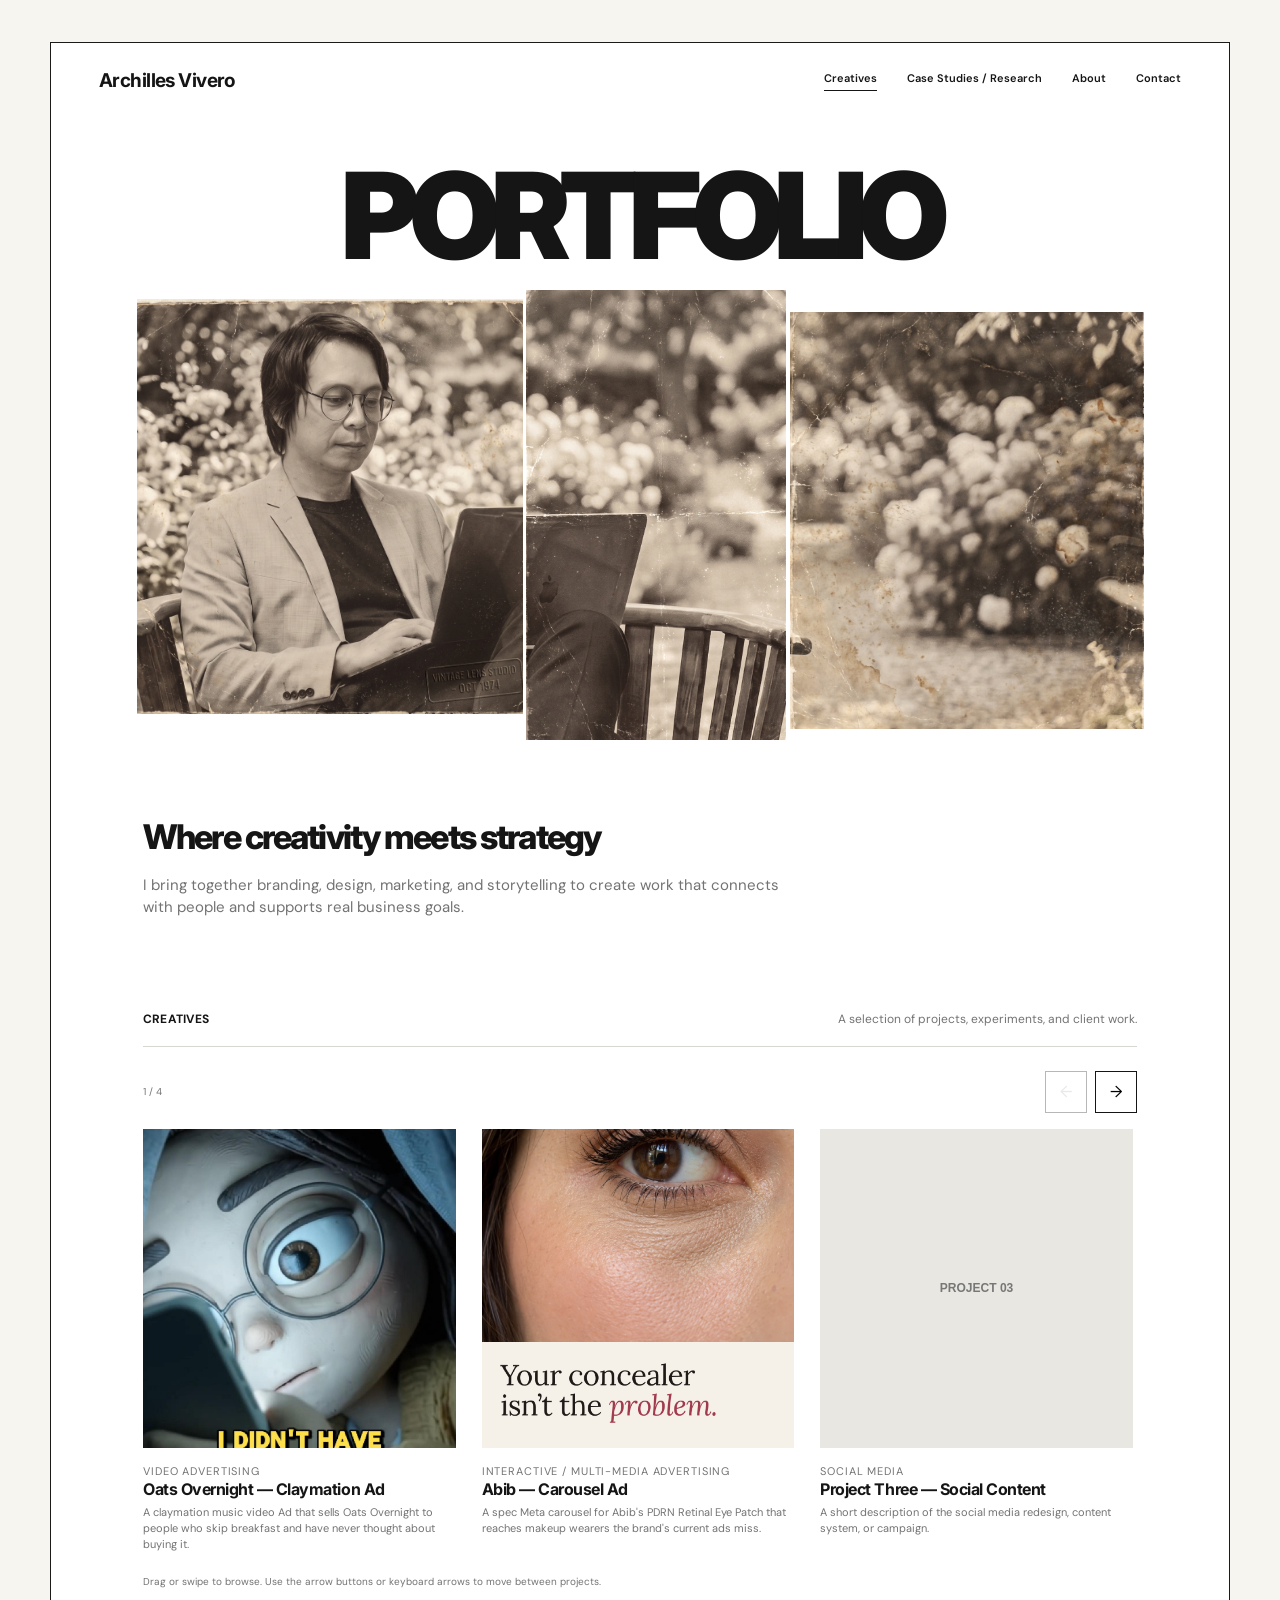
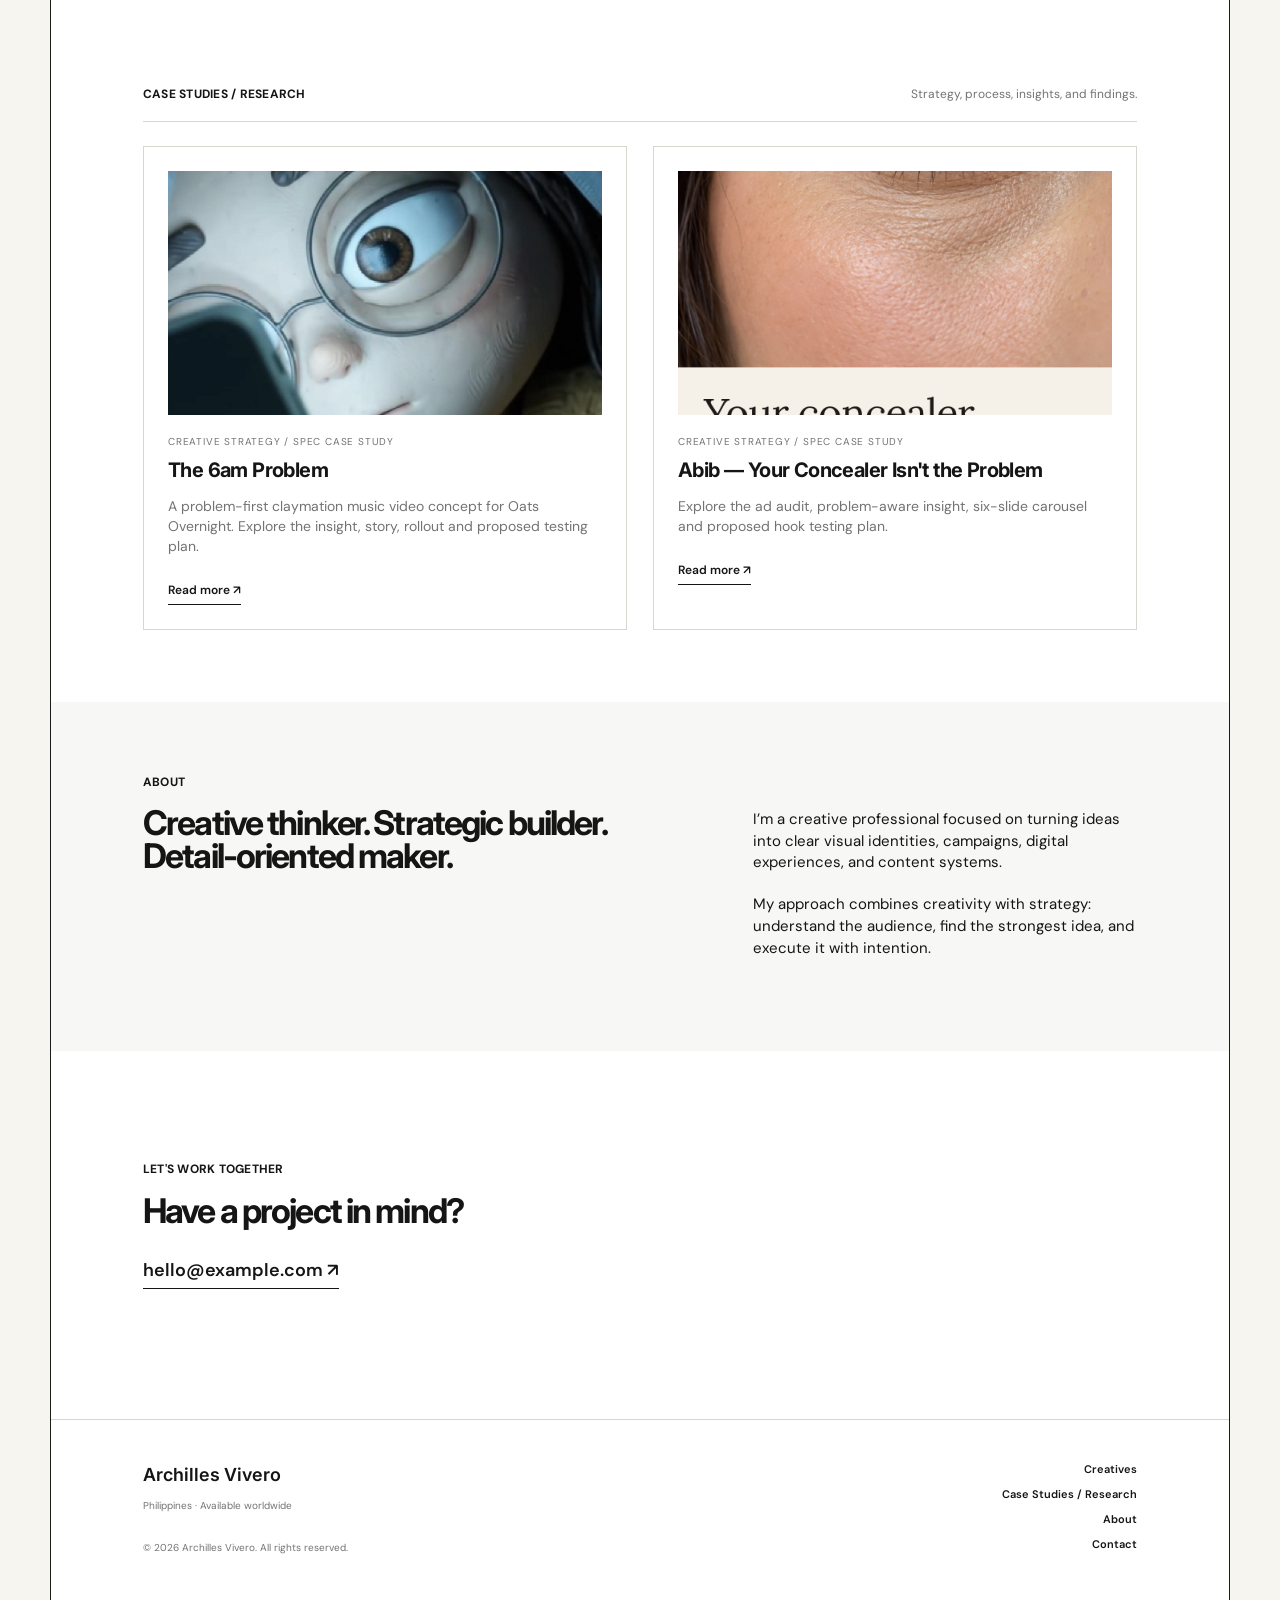
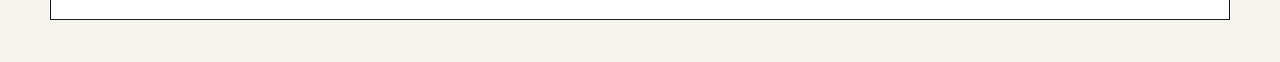
==== index.html @ 020d0f9d "Add files via upload" ====
<!DOCTYPE html>
<html lang="en">
<head>
  <meta charset="UTF-8">
  <meta name="viewport" content="width=device-width, initial-scale=1.0">
  <meta name="description" content="Archilles Vivero — a creative portfolio covering branding, design, marketing, storytelling, and digital experiences.">
  <meta name="author" content="Archilles Vivero">
  <meta name="robots" content="index, follow">
  <meta name="theme-color" content="#f7f5f0">
  <meta property="og:type" content="website">
  <meta property="og:title" content="Archilles Vivero — Portfolio">
  <meta property="og:description" content="Branding, design, marketing, storytelling, and digital experiences by Archilles Vivero.">
  <meta property="og:image" content="assets/images/hero-portrait.jpeg">
  <meta property="og:site_name" content="Archilles Vivero Portfolio">
  <meta name="twitter:card" content="summary_large_image">
  <meta name="twitter:title" content="Archilles Vivero — Portfolio">
  <meta name="twitter:description" content="Branding, design, marketing, storytelling, and digital experiences by Archilles Vivero.">
  <meta name="twitter:image" content="assets/images/hero-portrait.jpeg">
  <title>Archilles Vivero — Portfolio</title>
  <link rel="preconnect" href="https://fonts.googleapis.com">
  <link rel="preconnect" href="https://fonts.gstatic.com" crossorigin>
  <link href="https://fonts.googleapis.com/css2?family=DM+Sans:wght@400;500;600;700&family=Inter:wght@400;500;600;700;800;900&display=swap" rel="stylesheet">
  <link rel="stylesheet" href="style.css">
</head>
<body>
  <div class="site-shell">
    <header class="header">
      <a class="brand" href="#top" data-brand aria-label="Go to homepage">Archilles Vivero</a>
      <nav class="nav" aria-label="Main navigation">
        <a class="active" href="#work">Creatives</a>
        <a href="#case-studies">Case Studies / Research</a>
        <a href="#about">About</a>
        <a href="#contact">Contact</a>
      </nav>
      <button class="menu-toggle" type="button" aria-label="Open menu" aria-expanded="false" aria-controls="main-nav">☰</button>
    </header>

    <main id="top">
      <section class="hero" aria-labelledby="portfolio-heading">
        <h1 class="hero-title" id="portfolio-heading">PORTFOLIO</h1>
        <div class="hero-images" id="heroImages" aria-label="Portfolio preview images"></div>
      </section>

      <section class="intro section-pad" aria-labelledby="intro-title">
        <h2 class="intro-title" id="intro-title" data-intro-title>Where creativity meets strategy</h2>
        <p class="intro-copy" data-intro-copy>I bring together branding, design, marketing, and storytelling to create work that connects with people and supports real business goals.</p>
      </section>

      <section id="work" class="work section-pad" aria-labelledby="work-title">
        <div class="section-heading">
          <div>
            <h2 class="eyebrow" id="work-title">Creatives</h2>
          </div>
          <p class="muted">A selection of projects, experiments, and client work.</p>
        </div>

        <div class="carousel" aria-roledescription="carousel" aria-label="Selected projects">
          <div class="carousel-toolbar">
            <p class="carousel-status" id="carouselStatus" aria-live="polite"></p>
            <div class="carousel-controls">
              <button class="carousel-button" id="prevProject" type="button" aria-label="Previous projects">←</button>
              <button class="carousel-button" id="nextProject" type="button" aria-label="Next projects">→</button>
            </div>
          </div>
          <div class="project-grid" id="projectGrid" tabindex="0" aria-describedby="carouselHint"></div>
          <p class="carousel-hint" id="carouselHint">Drag or swipe to browse. Use the arrow buttons or keyboard arrows to move between projects.</p>
        </div>
      </section>

      <section id="case-studies" class="case-studies section-pad" aria-labelledby="case-studies-title">
        <div class="section-heading">
          <h2 class="eyebrow" id="case-studies-title">Case Studies / Research</h2>
          <p class="muted">Strategy, process, insights, and findings.</p>
        </div>
        <div class="study-grid" id="caseStudyGrid"></div>
        <p class="study-empty" id="caseStudyEmpty">Case studies and research coming soon.</p>
      </section>

      <section id="about" class="about section-pad" aria-labelledby="about-title">
        <div>
          <p class="eyebrow">ABOUT</p>
          <h2 id="about-title" data-about-title>Creative thinker. Strategic builder. Detail-oriented maker.</h2>
        </div>
        <div class="about-copy">
          <p data-about-copy>I’m a creative professional focused on turning ideas into clear visual identities, campaigns, digital experiences, and content systems.</p>
          <p data-about-copy-2>My approach combines creativity with strategy: understand the audience, find the strongest idea, and execute it with intention.</p>
        </div>
      </section>

      <section id="contact" class="contact section-pad" aria-labelledby="contact-title">
        <p class="eyebrow">LET'S WORK TOGETHER</p>
        <h2 id="contact-title" data-contact-title>Have a project in mind?</h2>
        <a class="contact-email" data-email href="mailto:hello@example.com">hello@example.com ↗</a>
      </section>
    </main>

    <footer class="footer section-pad">
      <div class="footer-main">
        <div>
          <a class="brand" href="#top" data-brand>Archilles Vivero</a>
          <p class="footer-location" data-location>Philippines · Available worldwide</p>
          <p class="copyright">© <span id="year"></span> <span data-brand>Archilles Vivero</span>. All rights reserved.</p>
        </div>
        <div class="footer-links">
          <a href="#work">Creatives</a>
          <a href="#case-studies">Case Studies / Research</a>
          <a href="#about">About</a>
          <a href="#contact">Contact</a>
        </div>
      </div>
      <div class="socials" id="socials" aria-label="Social links"></div>
    </footer>
  </div>

  <div class="modal" id="projectModal" aria-hidden="true" hidden>
    <div class="modal-backdrop" data-close-modal></div>
    <article class="modal-card" role="dialog" aria-modal="true" aria-labelledby="modalTitle" aria-describedby="modalDescription" tabindex="-1">
      <button class="modal-close" type="button" data-close-modal aria-label="Close project dialog">×</button>
      <div class="modal-image">
        <img id="modalImage" alt="" decoding="async">
        <video id="modalVideo" controls playsinline preload="metadata" tabindex="0" hidden>Your browser does not support HTML video.</video>
        <p id="modalVideoError" class="modal-video-error" role="status" hidden>Unable to play this clip. <a id="modalVideoLink">Open the video directly</a>.</p>
        <div class="modal-gallery-controls" id="modalGalleryControls" hidden>
          <button type="button" class="modal-gallery-button" id="modalPrev" aria-label="Previous project media">←</button>
          <span class="modal-gallery-count" id="modalGalleryCount" aria-live="polite"></span>
          <button type="button" class="modal-gallery-button" id="modalNext" aria-label="Next project media">→</button>
        </div>
      </div>
      <div class="modal-content">
        <p class="eyebrow" id="modalCategory"></p>
        <h2 id="modalTitle"></h2>
        <p id="modalDescription"></p>
        <div class="modal-meta" id="modalMeta"></div>
        <a class="modal-case-study" id="modalCaseStudy" href="#" target="_blank" rel="noopener noreferrer" hidden>View case study ↗</a>
      </div>
    </article>
  </div>

  <script type="application/ld+json">
  {
    "@context":"https://schema.org",
    "@type":"Person",
    "name":"Archilles Vivero",
    "jobTitle":"Creative Professional",
    "url":"",
    "sameAs":[]
  }
  </script>
  <script src="content.js"></script>
  <script src="script.js"></script>
</body>
</html>
---- style.css ----
* { box-sizing: border-box; }
:root {
  --bg: #f7f5f0;
  --surface: #fff;
  --text: #151515;
  --muted: #737373;
  --line: #d8d6d0;
  --accent: #151515;
  --max: 1180px;
  --font-body: "DM Sans", Arial, sans-serif;
  --font-display: "Inter", Arial, sans-serif;
  --text-xs: 10px;
  --text-sm: 12px;
  --text-body: 15px;
  --text-title: clamp(24px, 3vw, 34px);
  --ease: cubic-bezier(.2,.7,.2,1);
  --motion: .35s;
}
html { scroll-behavior: smooth; }
body {
  margin: 0;
  background: var(--bg);
  color: var(--text);
  font-family: var(--font-body);
  line-height: 1.45;
}
button, a { -webkit-tap-highlight-color: transparent; }
a { color: inherit; text-decoration: none; }
button { font: inherit; }
img { max-width: 100%; }
.visually-hidden { position:absolute!important; width:1px!important; height:1px!important; padding:0!important; margin:-1px!important; overflow:hidden!important; clip:rect(0,0,0,0)!important; white-space:nowrap!important; border:0!important; }
.site-shell { width:min(calc(100% - 42px), var(--max)); margin:42px auto; background:var(--surface); border:1px solid #1b1b1b; min-height:calc(100vh - 84px); overflow:hidden; }
.header { min-height:76px; padding:0 48px; display:flex; align-items:center; justify-content:space-between; }
.header .brand { font-family:var(--font-display); font-size:19px; font-weight:700; letter-spacing:-.03em; transition:opacity var(--motion) var(--ease); }
.header .brand:hover { opacity:.6; }
.nav { display:flex; gap:30px; align-items:center; }
.nav a, .footer-links a { font-size:11px; font-weight:600; }
.nav a { position:relative; padding-bottom:5px; }
.nav a::after { content:""; position:absolute; left:0; bottom:0; width:100%; height:1px; background:var(--text); transform:scaleX(0); transform-origin:right; transition:transform var(--motion) var(--ease); }
.nav a:hover::after, .nav a.active::after { transform:scaleX(1); transform-origin:left; }
.menu-toggle { display:none; border:0; background:none; font-size:20px; cursor:pointer; padding:8px; }
.footer .brand { font-family:var(--font-display); font-size:18px; font-weight:600; }
.hero { padding:48px 42px 0; overflow:hidden; }
.hero-title { font-family:var(--font-display); font-size:clamp(72px,15.5vw,120px); line-height:.82; font-weight:900; letter-spacing:-.075em; white-space:nowrap; text-align:center; margin:0; }
.hero-images { height:500px; position:relative; max-width:950px; margin:25px auto 0; }
.hero-image { position:absolute; margin:0; overflow:hidden; background:#eee; }
.hero-image-large { width:260px; height:450px; left:38%; top:0; z-index:2; }
.hero-image-medium { width:386px; height:415px; left:-3%; top:9px; z-index:1; }
.hero-image-small { width:354px; height:417px; right:-3%; top:22px; z-index:1; }
.hero-image img, .project-image img, .modal-image img { width:100%; height:100%; object-fit:cover; display:block; }
.image-placeholder { display:none; position:absolute; inset:0; place-items:center; text-align:center; font-size:12px; font-weight:700; letter-spacing:.08em; color:#777; background:linear-gradient(135deg,#eee,#ddd); }
.placeholder .image-placeholder { display:grid; }
.section-pad { padding:72px 92px; }
.eyebrow { margin:0 0 16px; font-size:var(--text-sm); font-weight:700; letter-spacing:.02em; text-transform:uppercase; }
.intro { padding-top:30px; max-width:920px; }
.intro-title { max-width:820px; font-family:var(--font-display); font-size:var(--text-title); font-weight:800; line-height:1.02; letter-spacing:-.055em; margin:0 0 20px; }
.intro-copy { max-width:650px; color:var(--muted); font-size:var(--text-body); }
.section-heading { display:flex; justify-content:space-between; align-items:end; gap:30px; border-bottom:1px solid var(--line); padding-bottom:18px; margin-bottom:24px; }
.section-heading .eyebrow { margin:0; }
.muted { color:var(--muted); font-size:var(--text-sm); margin:0; }
.carousel-toolbar { display:flex; align-items:center; justify-content:space-between; gap:20px; margin-bottom:14px; }
.carousel-status, .carousel-hint { color:var(--muted); font-size:var(--text-xs); margin:0; }
.carousel-controls { display:flex; gap:8px; }
.carousel-button, .modal-gallery-button { width:42px; height:42px; border:1px solid var(--text); background:var(--surface); cursor:pointer; display:grid; place-items:center; transition:background var(--motion) var(--ease), color var(--motion) var(--ease), transform var(--motion) var(--ease); }
.carousel-button:hover:not(:disabled), .modal-gallery-button:hover:not(:disabled) { background:var(--text); color:#fff; transform:translateY(-2px); }
.carousel-button:disabled, .modal-gallery-button:disabled { opacity:.3; cursor:not-allowed; }
.project-grid { display:flex; gap:26px; overflow-x:auto; overscroll-behavior-x:contain; scroll-snap-type:x mandatory; scrollbar-width:none; padding:2px 2px 20px; cursor:grab; touch-action:pan-y; }
.project-grid::-webkit-scrollbar { display:none; }
.project-grid.is-dragging { cursor:grabbing; scroll-snap-type:none; user-select:none; }
.project-card { flex:0 0 calc((100% - 52px) / 3); min-width:280px; scroll-snap-align:start; cursor:pointer; outline:none; }
.project-card:focus-visible { outline:2px solid var(--text); outline-offset:5px; }
.project-image { aspect-ratio:1 / 1.02; background:#eee; overflow:hidden; margin-bottom:16px; position:relative; }
.project-card img { transition:transform .55s var(--ease), filter .35s ease; }
.project-card:hover img, .project-card:focus-visible img { transform:scale(1.035); }
.project-card:hover .project-image { box-shadow:0 10px 28px rgba(0,0,0,.08); }
.project-category { font-size:var(--text-xs); text-transform:uppercase; letter-spacing:.08em; color:var(--muted); margin:0 0 7px; }
.project-card h3 { font-family:var(--font-display); font-size:16px; line-height:1.15; letter-spacing:-.03em; margin:0 0 7px; }
.project-card p { font-size:11px; line-height:1.45; color:var(--muted); margin:0; }
.carousel-hint { margin-top:2px; }
.case-studies { padding-top:24px; }
.study-grid { display:grid; grid-template-columns:repeat(2,minmax(0,1fr)); gap:26px; }
.study-card { padding:24px; border:1px solid var(--line); }
.study-image { aspect-ratio:16 / 9; margin-bottom:20px; overflow:hidden; background:#eee; }
.study-image img { display:block; width:100%; height:100%; object-fit:cover; }
.study-card h3 { font-family:var(--font-display); font-size:20px; line-height:1.2; letter-spacing:-.03em; margin:8px 0 12px; }
.study-description, .study-empty { font-size:14px; color:var(--muted); }
.study-empty { margin:0; padding:24px 0; }
.study-empty[hidden] { display:none; }
.study-link { display:inline-block; margin-top:12px; font-size:12px; font-weight:600; border-bottom:1px solid var(--text); padding-bottom:4px; }
.about { display:grid; grid-template-columns:1.15fr .85fr; gap:90px; background:#f7f7f5; }
.about h2, .contact h2 { font-family:var(--font-display); font-size: clamp(28px, 3.5vw, 34px); line-height:.96; letter-spacing:-.055em; margin:0; }
.about-copy { padding-top:35px; max-width:470px; }
.about-copy p { margin:0 0 20px; font-size:var(--text-body); }
.contact { padding-top:110px; padding-bottom:130px; }
.contact h2 { max-width:760px; margin-bottom:30px; }
.contact-email { display:inline-block; font-size:18px; font-weight:600; border-bottom:1px solid var(--text); padding-bottom:5px; transition:opacity var(--motion) var(--ease), transform var(--motion) var(--ease); }
.contact-email:hover { opacity:.65; transform:translateX(3px); }
.footer { border-top:1px solid var(--line); padding-top:42px; padding-bottom:35px; }
.footer-main { display:flex; justify-content:space-between; gap:30px; }
.footer-location, .copyright { font-size:var(--text-xs); color:var(--muted); margin:10px 0 0; }
.copyright { margin-top:28px; }
.footer-links { display:flex; flex-direction:column; gap:9px; text-align:right; }
.footer-links a { transition:opacity var(--motion) var(--ease); }
.footer-links a:hover { opacity:.55; }
.socials { display:flex; gap:15px; margin-top:28px; flex-wrap:wrap; }
.socials a { font-size:var(--text-xs); text-decoration:underline; text-underline-offset:3px; transition:opacity var(--motion) var(--ease); }
.socials a:hover { opacity:.55; }
.modal { position:fixed; inset:0; display:none; z-index:20; padding:16px; }
.modal.open { display:grid; place-items:center; }
.modal-backdrop { position:absolute; inset:0; background:rgba(0,0,0,.5); backdrop-filter:blur(4px); }
.modal-card { position:relative; width:min(900px,100%); max-height:90vh; overflow:auto; background:#fff; display:grid; grid-template-columns:1.1fr .9fr; box-shadow:0 24px 80px rgba(0,0,0,.2); animation:modal-in .28s var(--ease); }
@keyframes modal-in { from { opacity:0; transform:translateY(12px) scale(.98); } to { opacity:1; transform:translateY(0) scale(1); } }
.modal-image { min-height:520px; background:#eee; position:relative; }
.modal-content { padding:48px; align-self:center; }
.modal-content h2 { font-family:var(--font-display); font-size:38px; line-height:1; letter-spacing:-.05em; margin:0 0 20px; }
.modal-content > p:not(.eyebrow) { color:var(--muted); font-size:14px; }
.modal-meta { margin-top:28px; color:var(--muted); font-size:11px; white-space:pre-line; }
.modal-close { position:absolute; right:14px; top:10px; width:40px; height:40px; border:0; background:white; font-size:30px; line-height:1; cursor:pointer; z-index:2; }
.modal-gallery-controls { position:absolute; left:14px; right:14px; bottom:14px; display:flex; align-items:center; justify-content:space-between; }
.modal-gallery-count { min-width:42px; padding:8px 10px; text-align:center; background:rgba(255,255,255,.92); font-size:11px; }
.modal-case-study { display:inline-block; margin-top:28px; font-size:12px; font-weight:700; border-bottom:1px solid var(--text); padding-bottom:4px; }
:focus-visible { outline:2px solid var(--text); outline-offset:3px; }
@media (max-width: 980px) {
  .project-card { flex-basis:calc((100% - 26px) / 2); }
}
@media (max-width: 800px) {
  .site-shell { width:calc(100% - 20px); margin:10px auto; }
  .header { padding:0 22px; }
  .nav { display:none; position:absolute; top:68px; left:10px; right:10px; background:#fff; border:1px solid #222; padding:20px; z-index:10; flex-direction:column; align-items:flex-start; }
  .nav.open { display:flex; }
  .menu-toggle { display:block; }
  .hero { padding:35px 20px 0; }
  .hero-title { font-size:20vw; }
  .hero-images { height:360px; max-width:100%; }
  .hero-image-large { width:220px; height:290px; left:50%; transform:translateX(-50%); top:0; }
  .hero-image-medium { width:105px; height:165px; left:0; top:125px; }
  .hero-image-small { width:100px; height:155px; right:0; top:55px; }
  .section-pad { padding:55px 25px; }
  .section-heading { display:block; }
  .study-grid { grid-template-columns:1fr; }
  .section-heading .muted { margin-top:8px; }
  .project-grid { gap:16px; margin-right:-25px; padding-right:25px; }
  .project-card { flex-basis:82%; min-width:0; }
  .carousel-button { width:44px; height:44px; }
  .carousel-hint { max-width:270px; line-height:1.4; }
  .about { grid-template-columns:1fr; gap:20px; }
  .about-copy { padding-top:0; }
  .footer-main { display:block; }
  .footer-links { margin-top:30px; text-align:left; }
  .modal { padding:10px; }
  .modal-card { grid-template-columns:1fr; max-height:94vh; }
  .modal-image { min-height:280px; max-height:45vh; }
  .modal-content { padding:30px; }
}
@media (prefers-reduced-motion: reduce) {
  html { scroll-behavior:auto; }
  *, *::before, *::after { animation-duration:.01ms !important; animation-iteration-count:1 !important; transition-duration:.01ms !important; }
}

/* Reduce excessive space above Selected Work */
#work {
  margin-top: 0 !important;
  padding-top: 5px !important;
}

#work .section-header {
  margin-top: 0;
}

/* Video shares the modal media panel; gallery buttons stay below the player. */
.modal-image video { display:block; width:100%; height:100%; min-height:0; max-height:65vh; object-fit:contain; background:#eee; }
.modal-image.has-video { display:flex; flex-direction:column; justify-content:center; }
.modal-image.has-video .modal-gallery-controls { position:static; flex-shrink:0; padding:14px; }
.modal-image img[hidden], .modal-image video[hidden], .modal-gallery-controls[hidden] { display:none; }
.modal-video-error { margin:0; padding:14px; font-size:13px; }
.modal-video-error[hidden] { display:none; }
.modal-image.has-contained-images { display:flex; flex-direction:column; justify-content:center; }
.modal-image.has-contained-images img { height:auto; max-height:70vh; object-fit:contain; }
.modal-image.has-contained-images .modal-gallery-controls { position:static; padding:14px; flex-shrink:0; }
@media (max-width:800px) {
  .modal-image.has-contained-images { min-height:0; max-height:none; }
  .modal-image.has-contained-images img { max-height:65vh; }
}
@media (max-width: 760px) {
  .modal-image.has-video { min-height:0; max-height:none; }
  .modal-image video { height:auto; max-height:45vh; }
}
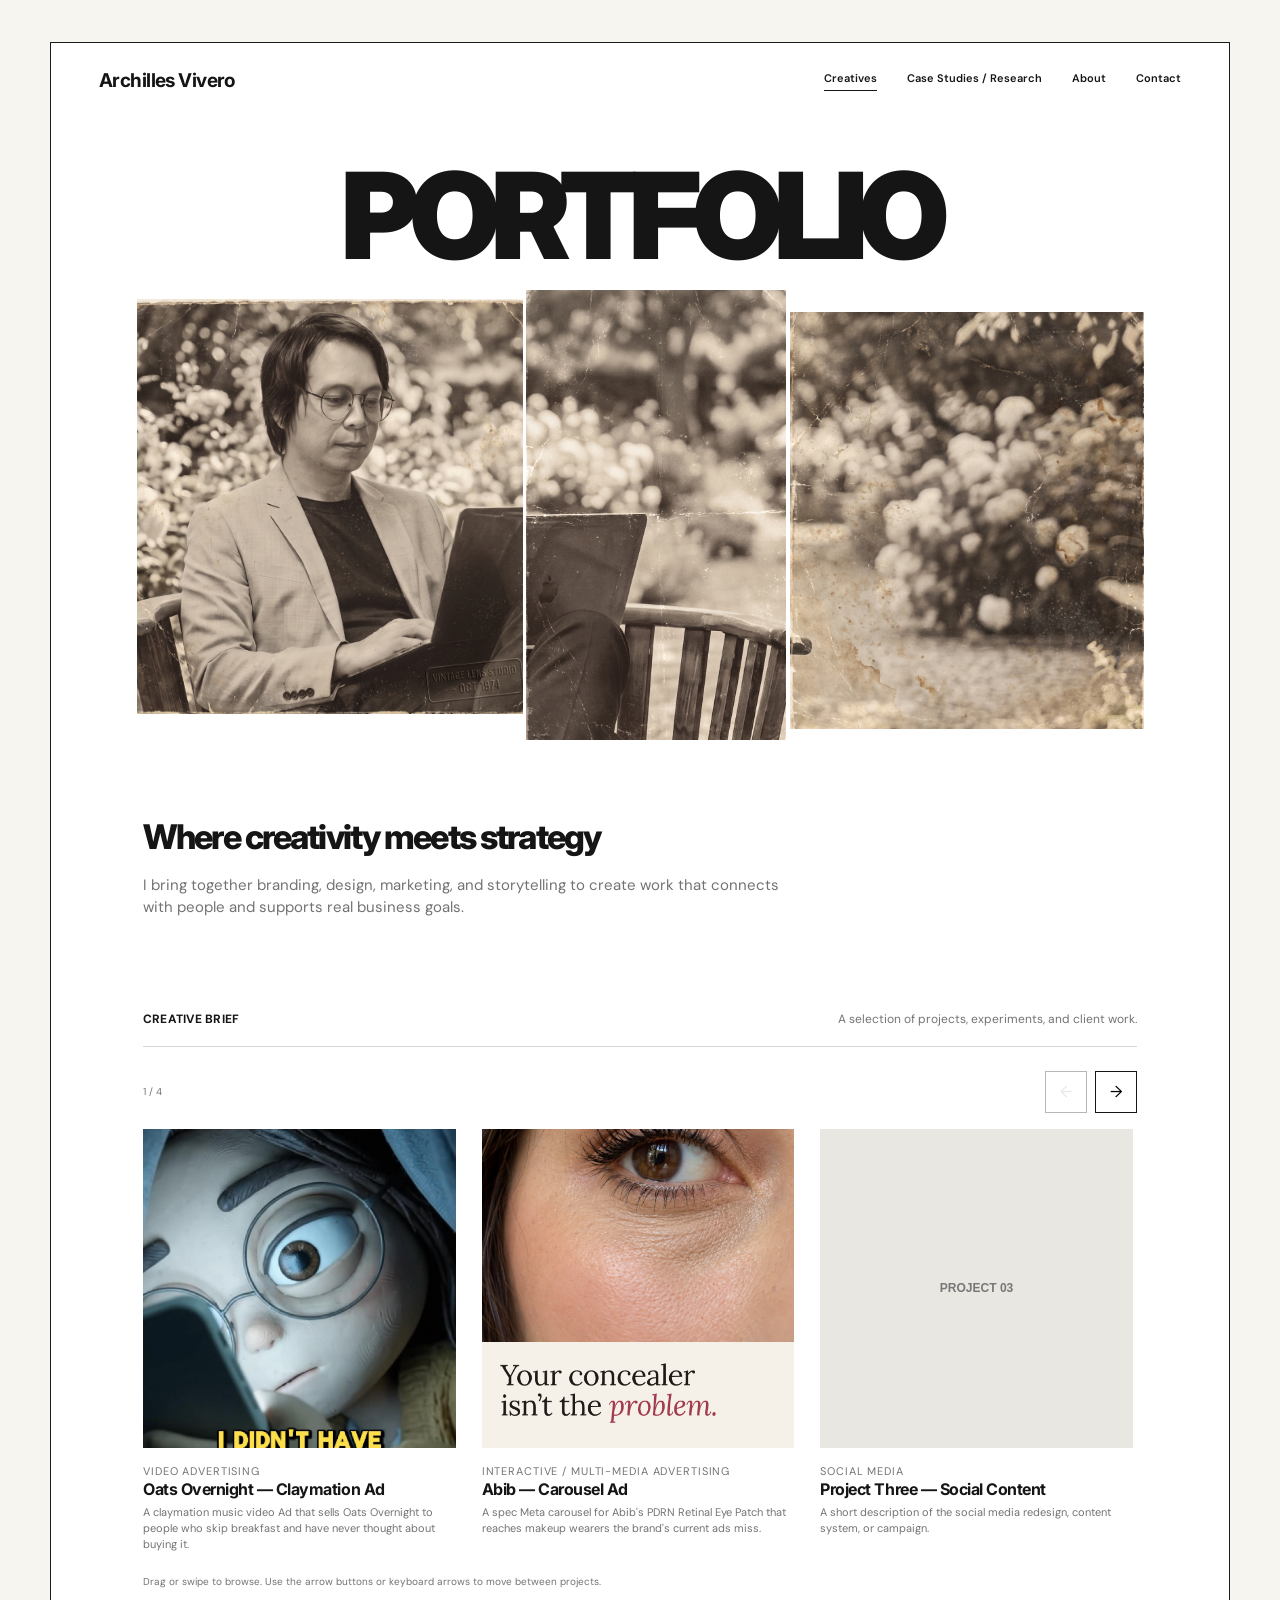
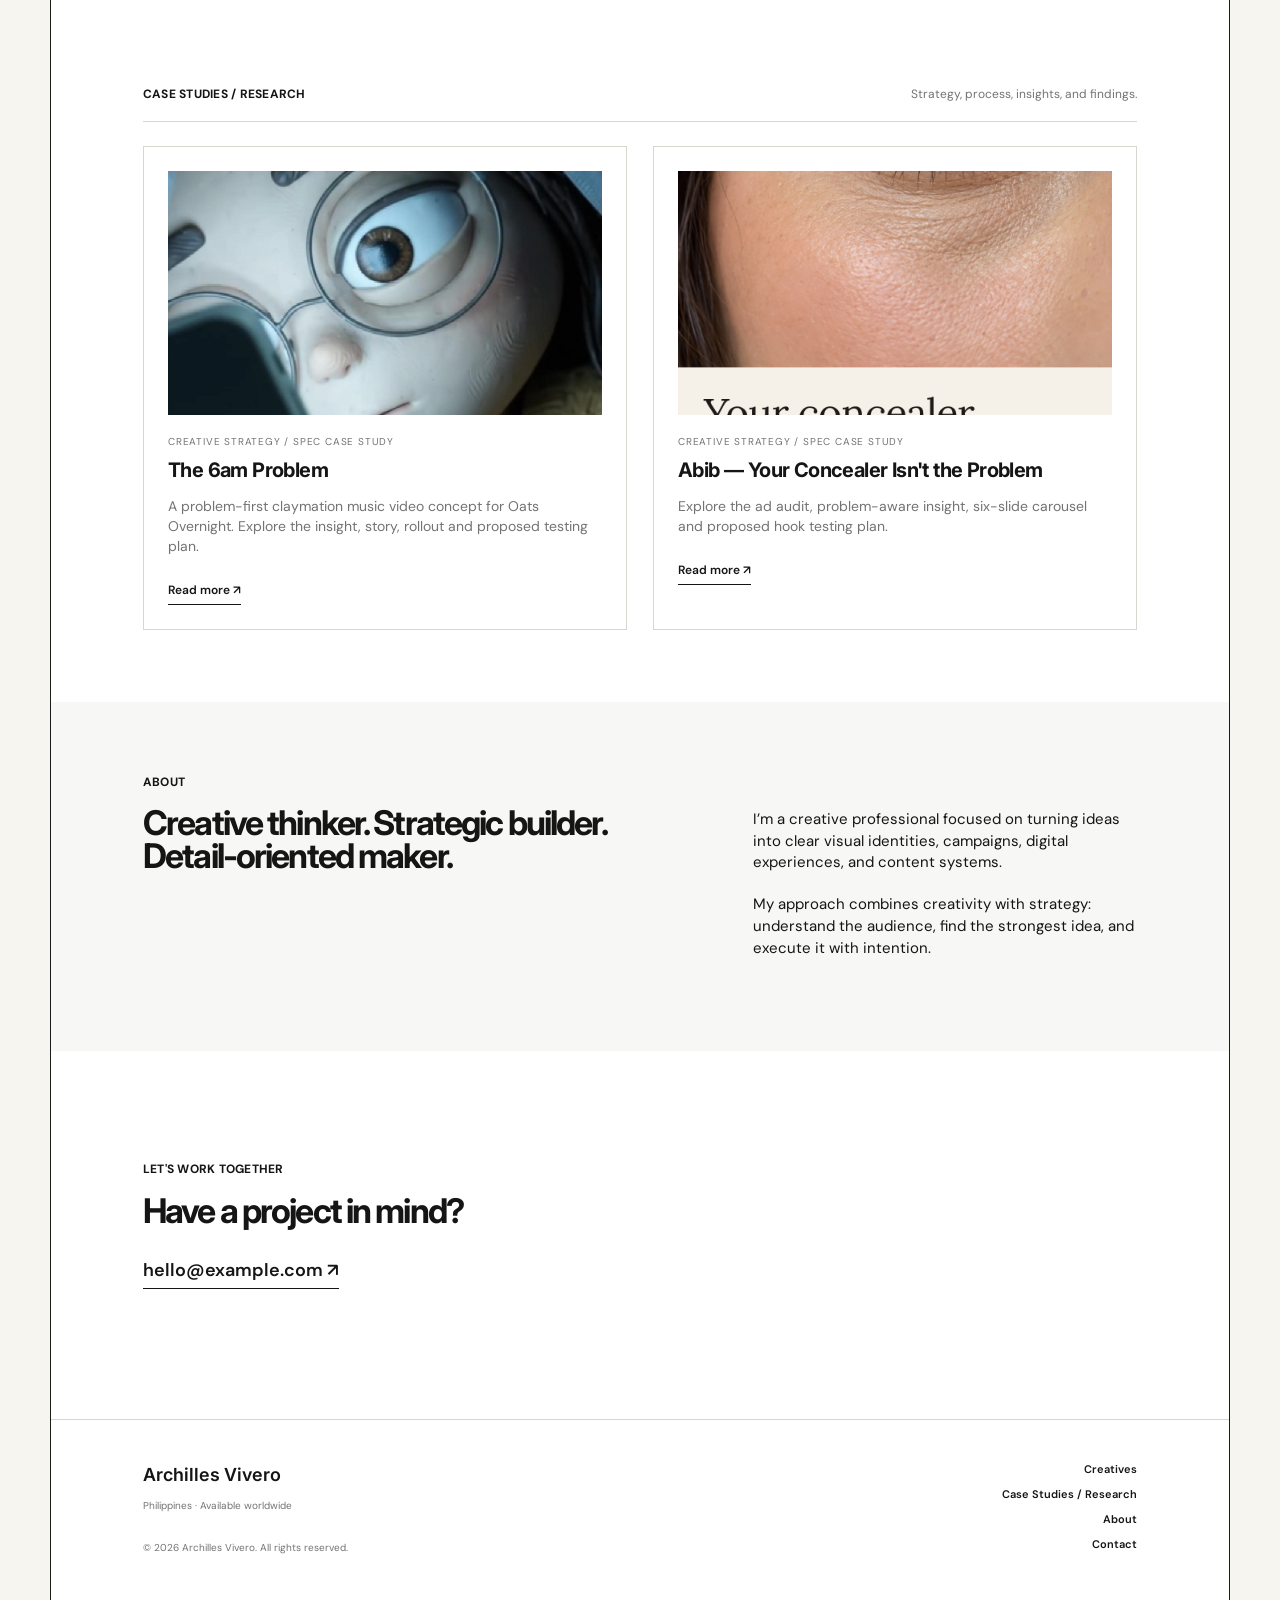
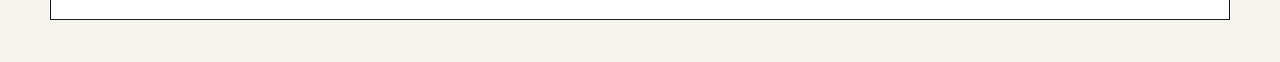
==== commit b6f9c879: "Update index.html" ====
--- a/index.html
+++ b/index.html
@@ -49,7 +49,7 @@
       <section id="work" class="work section-pad" aria-labelledby="work-title">
         <div class="section-heading">
           <div>
-            <h2 class="eyebrow" id="work-title">Creatives</h2>
+            <h2 class="eyebrow" id="work-title">Creative Brief</h2>
           </div>
           <p class="muted">A selection of projects, experiments, and client work.</p>
         </div>
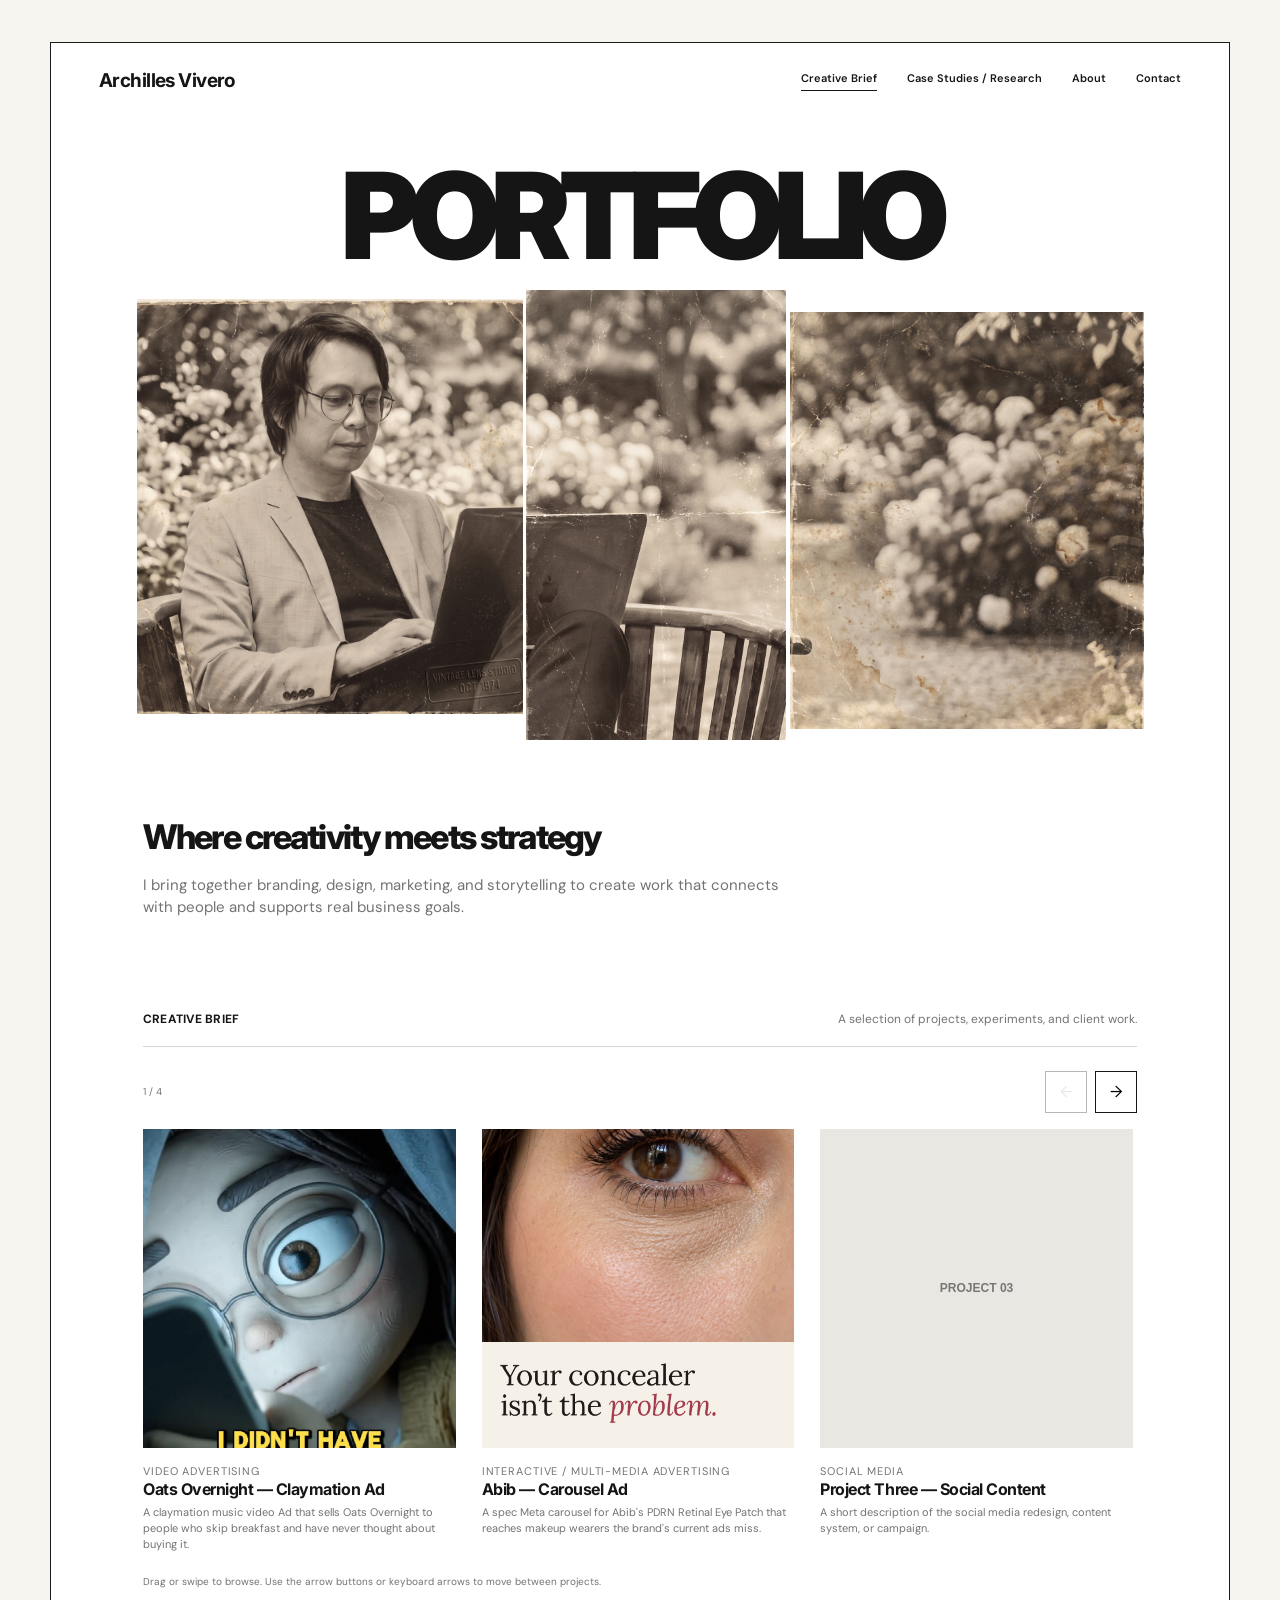
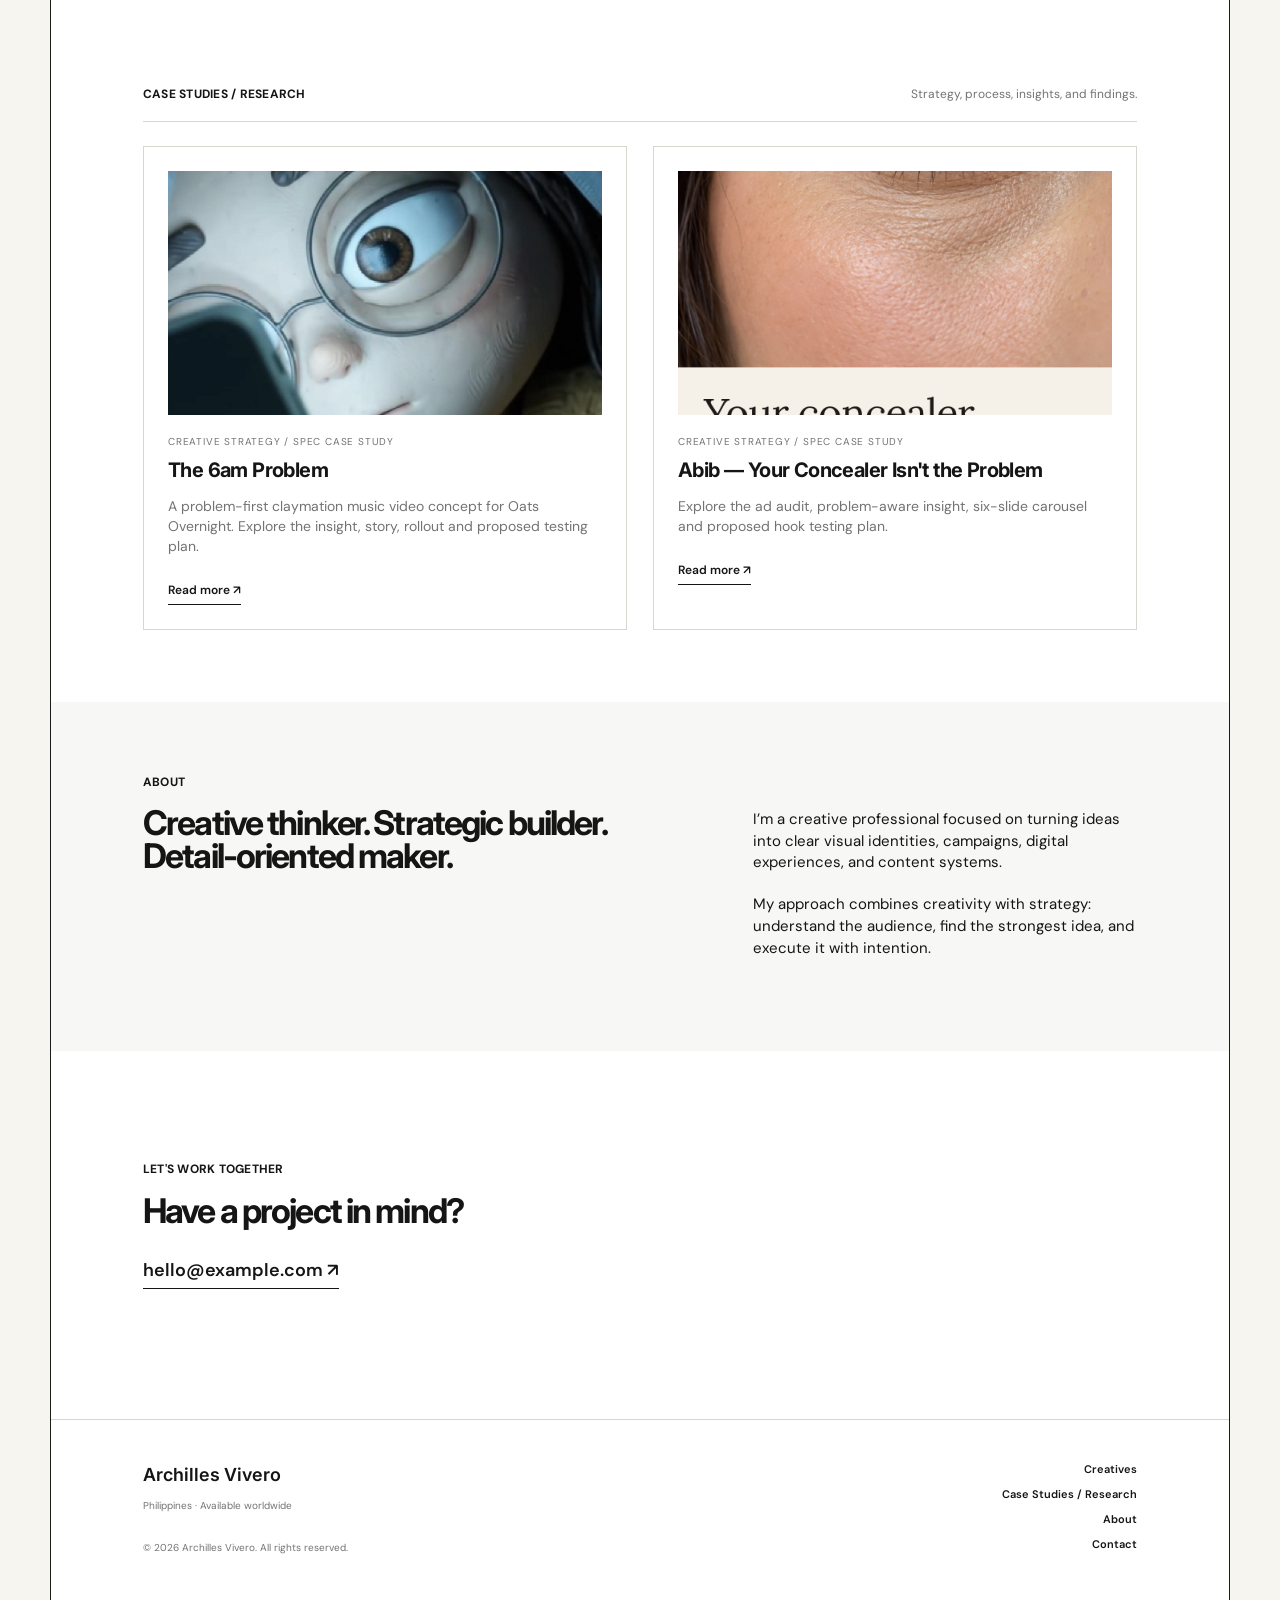
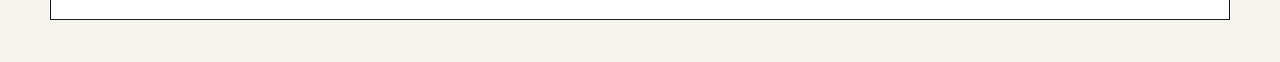
==== commit 74e375e3: "Update index.html" ====
--- a/index.html
+++ b/index.html
@@ -27,7 +27,7 @@
     <header class="header">
       <a class="brand" href="#top" data-brand aria-label="Go to homepage">Archilles Vivero</a>
       <nav class="nav" aria-label="Main navigation">
-        <a class="active" href="#work">Creatives</a>
+        <a class="active" href="#work">Creative Brief</a>
         <a href="#case-studies">Case Studies / Research</a>
         <a href="#about">About</a>
         <a href="#contact">Contact</a>
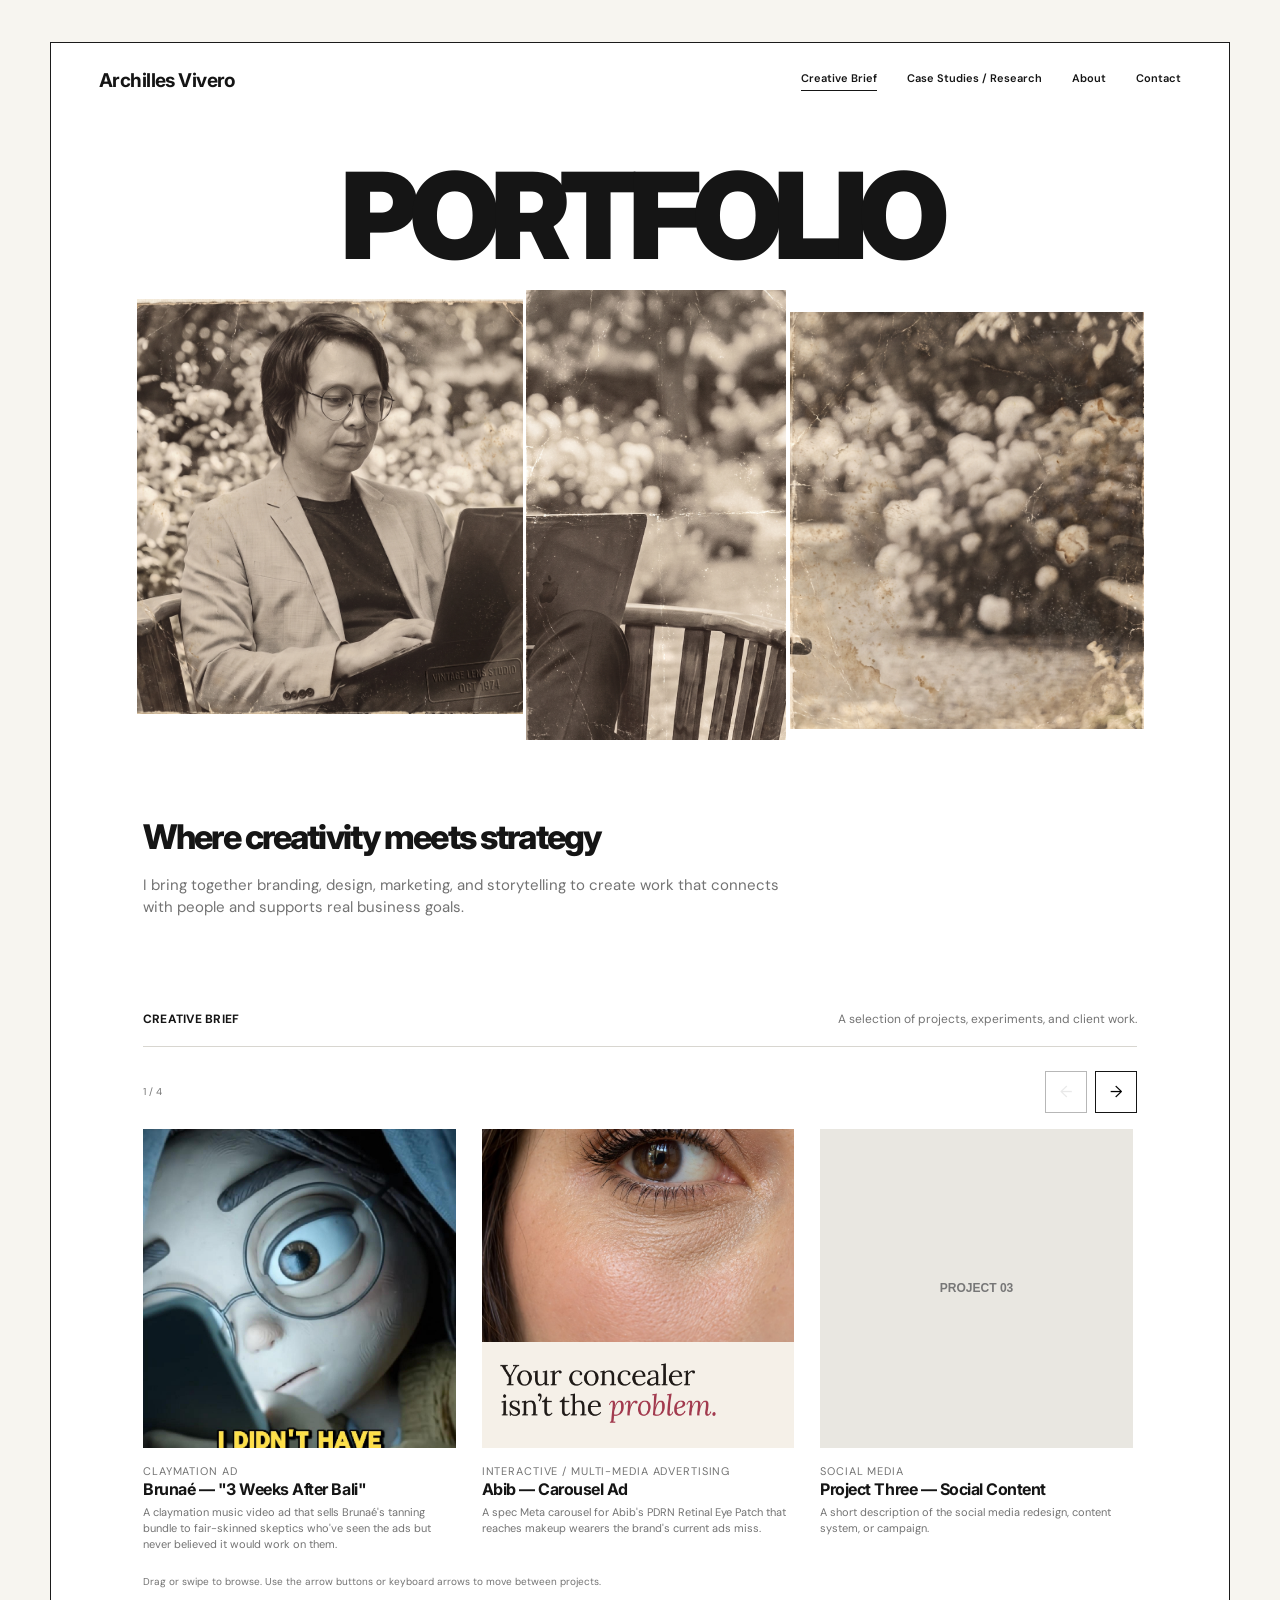
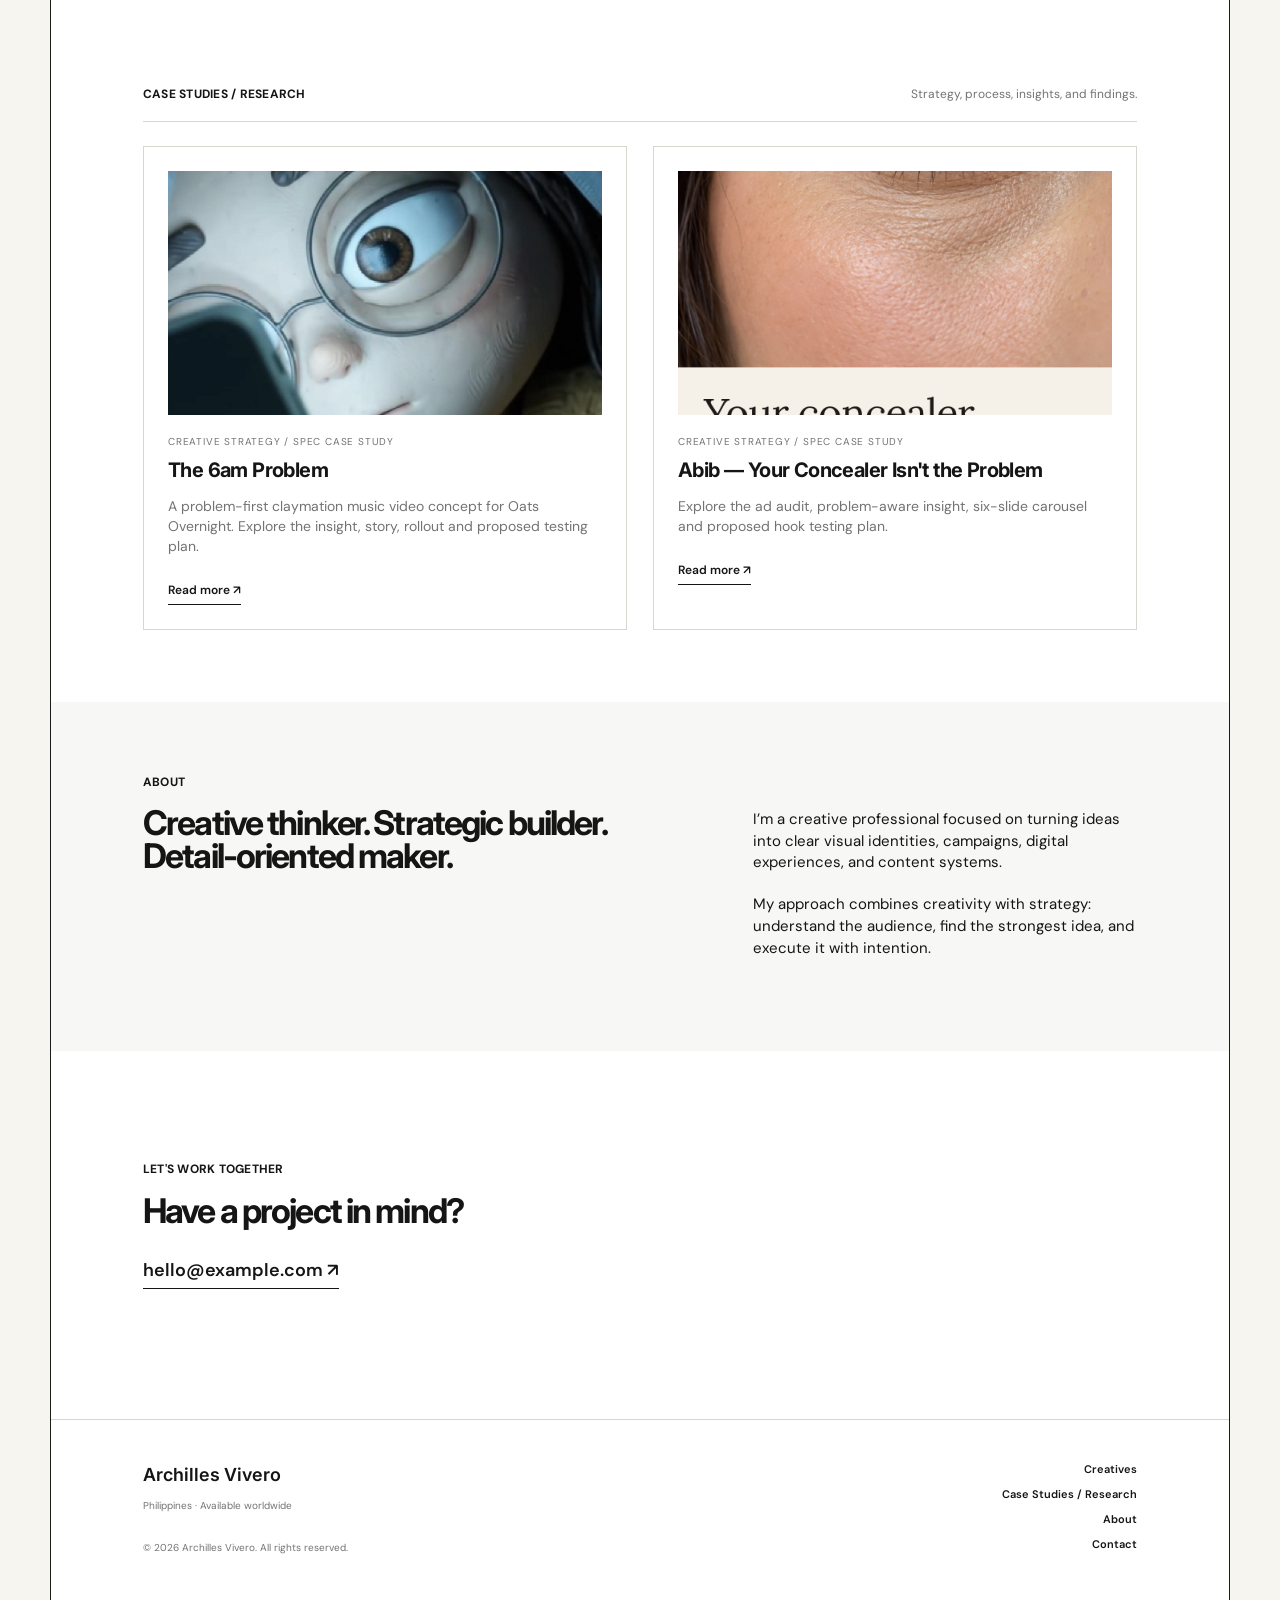
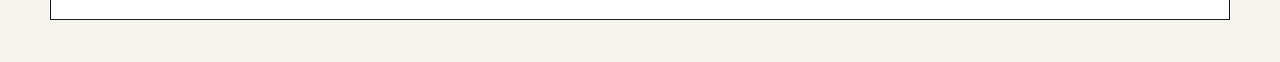
==== commit fcb9c5e2: "Update index.html" ====
--- a/index.html
+++ b/index.html
@@ -146,7 +146,7 @@
     "sameAs":[]
   }
   </script>
-  <script src="content.js"></script>
+  <script src="content.js?v=3"></script>
   <script src="script.js"></script>
 </body>
 </html>
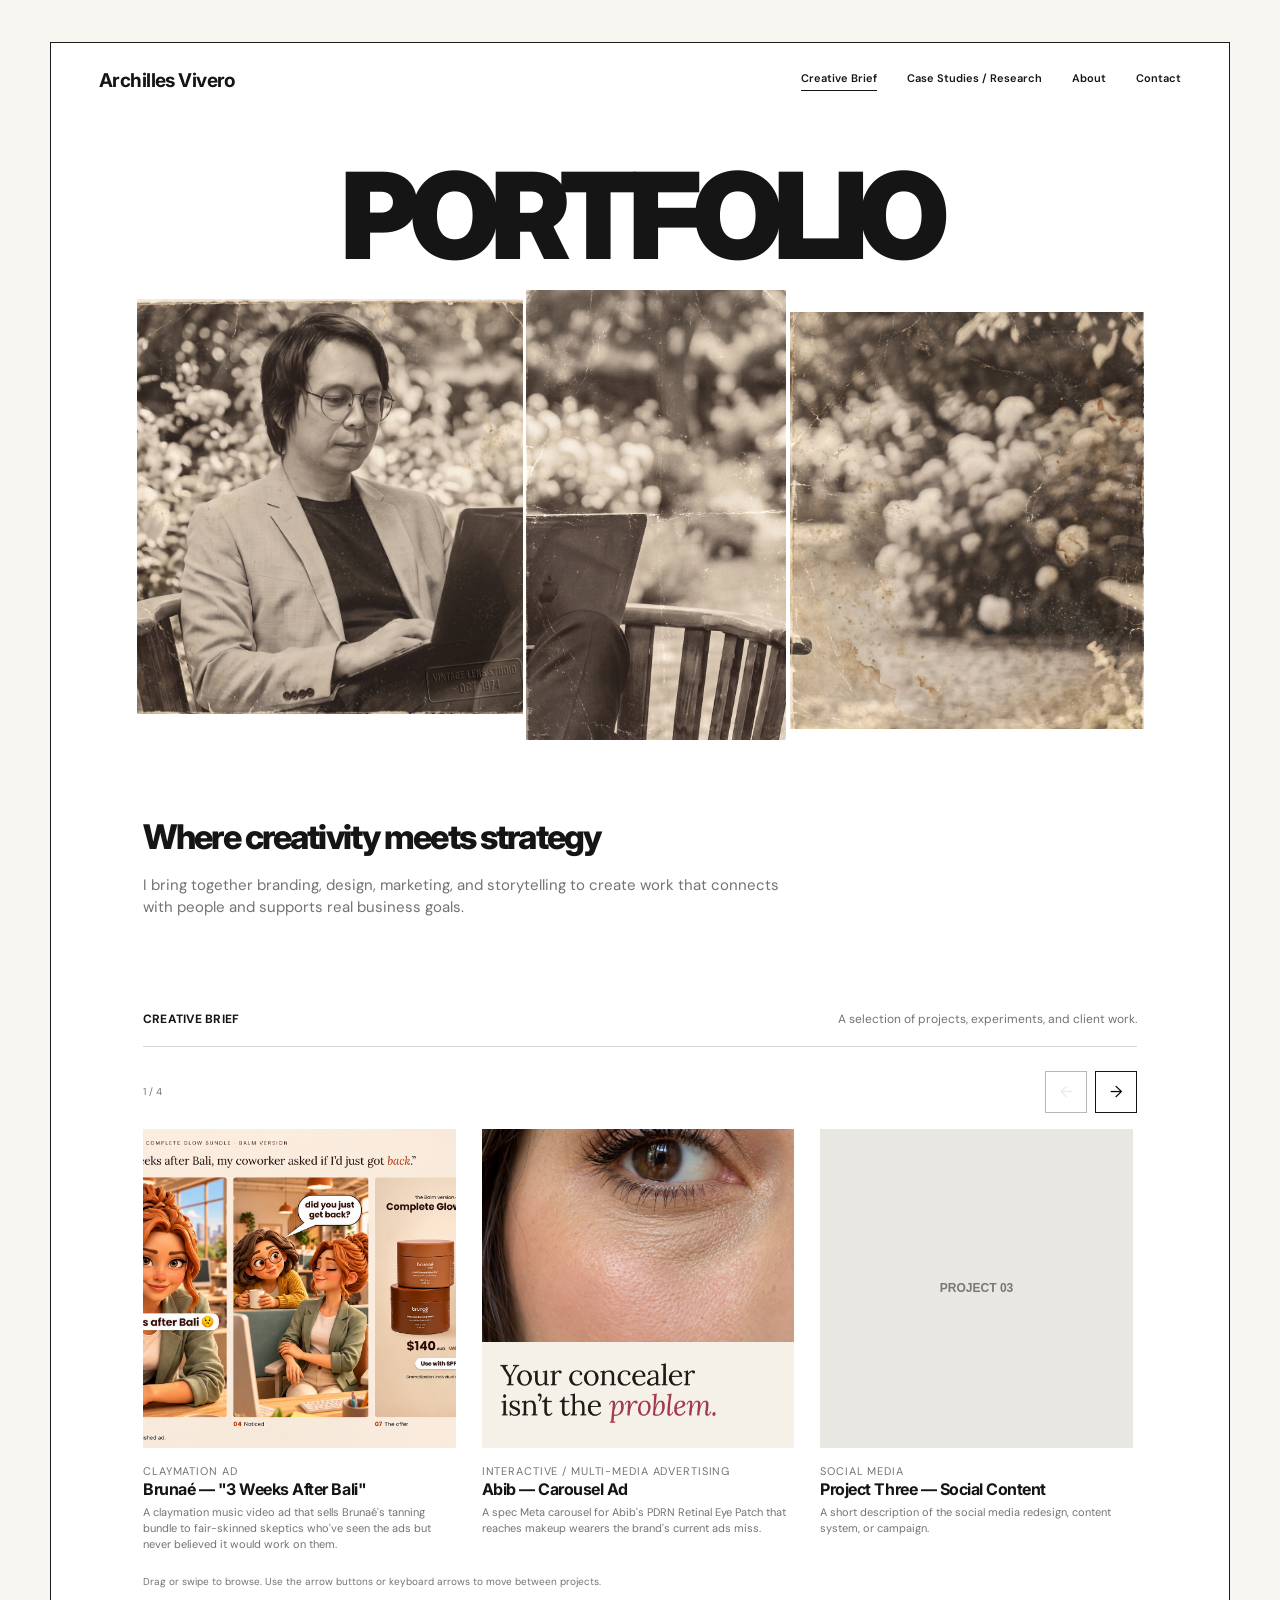
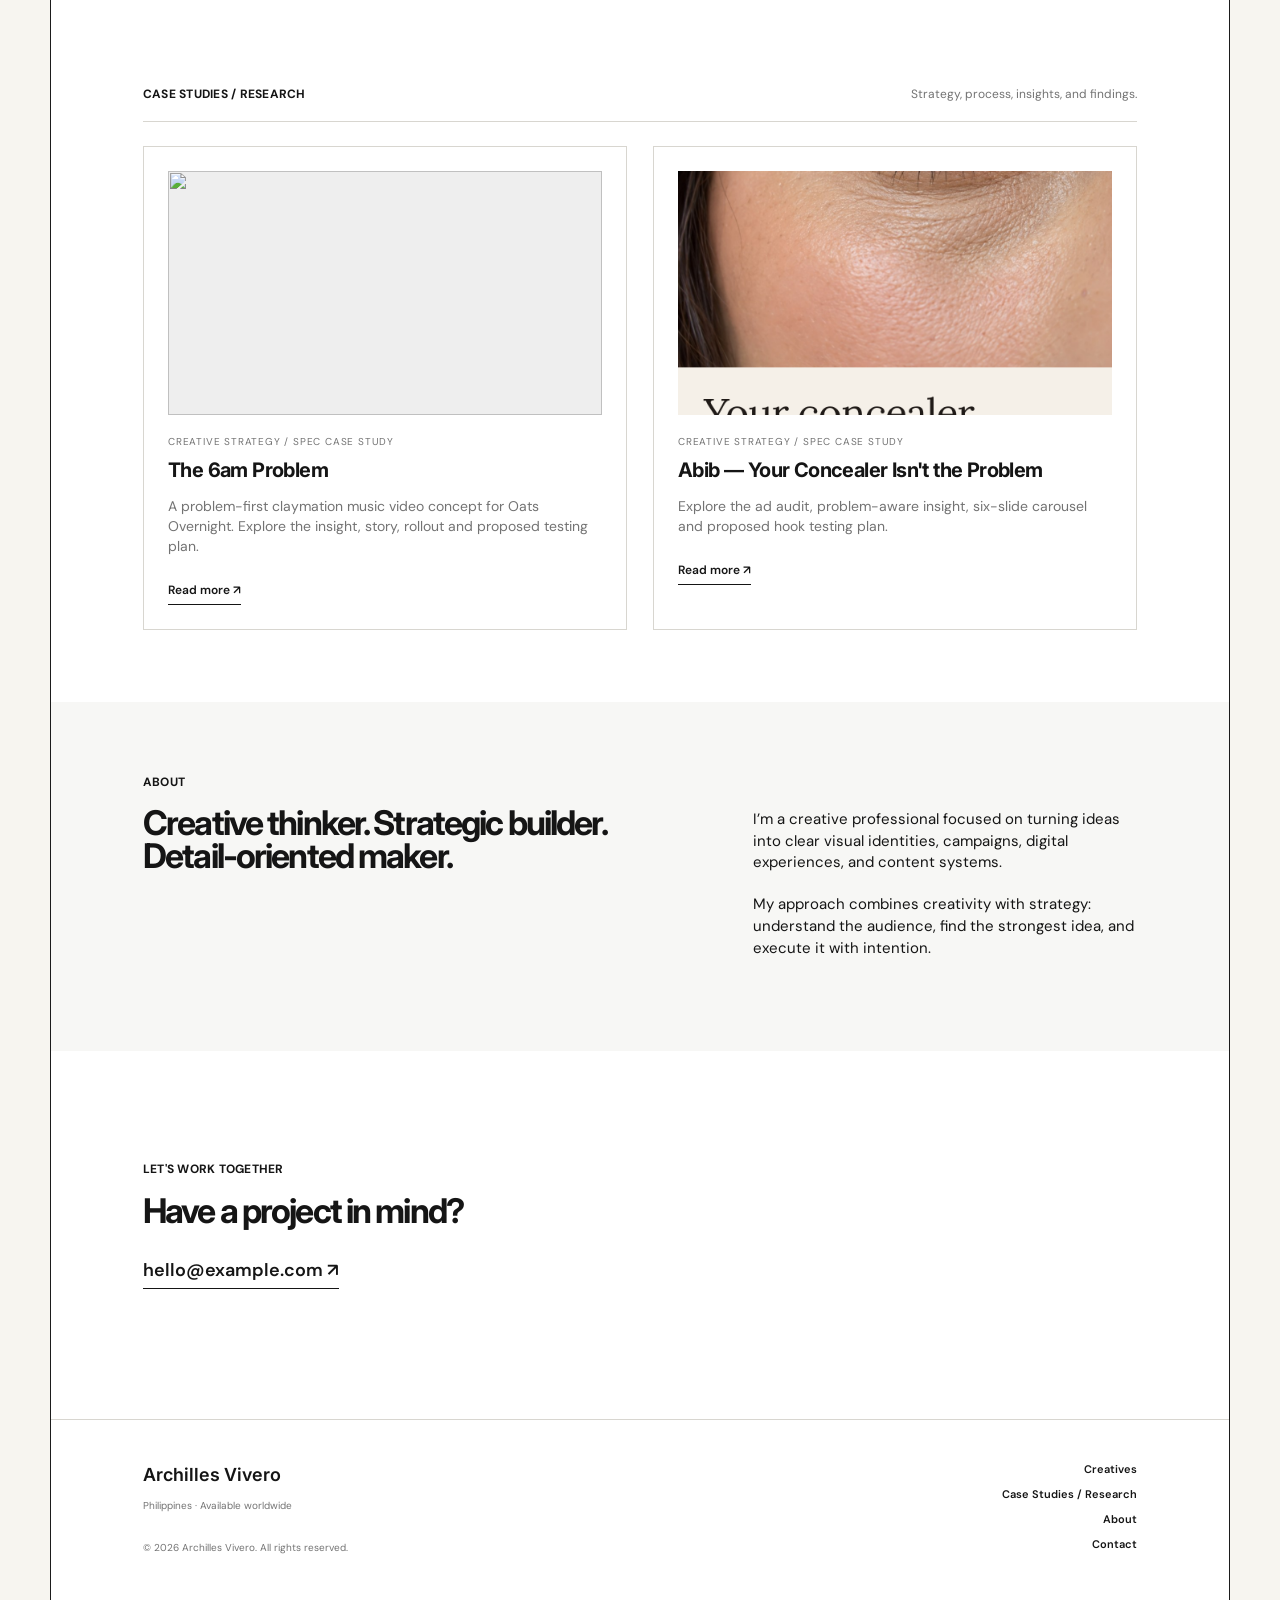
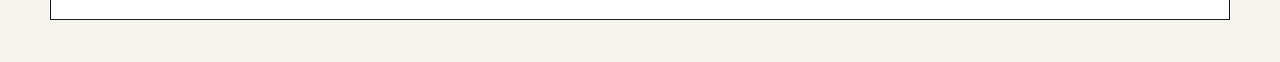
==== commit 1176b093: "Add files via upload" ====
--- a/index.html
+++ b/index.html
@@ -20,7 +20,7 @@
   <link rel="preconnect" href="https://fonts.googleapis.com">
   <link rel="preconnect" href="https://fonts.gstatic.com" crossorigin>
   <link href="https://fonts.googleapis.com/css2?family=DM+Sans:wght@400;500;600;700&family=Inter:wght@400;500;600;700;800;900&display=swap" rel="stylesheet">
-  <link rel="stylesheet" href="style.css">
+  <link rel="stylesheet" href="style.css?v=4">
 </head>
 <body>
   <div class="site-shell">
@@ -136,6 +136,28 @@
     </article>
   </div>
 
+
+  <!-- A reusable Creative Brief PDF dialog. Any project with briefPdf opens this. -->
+  <div class="modal pdf-modal" id="briefModal" aria-hidden="true" hidden>
+    <div class="modal-backdrop" data-close-brief></div>
+    <section class="pdf-dialog" role="dialog" aria-modal="true" aria-labelledby="briefTitle" aria-describedby="briefDescription" tabindex="-1">
+      <header class="pdf-dialog-header">
+        <div class="pdf-dialog-heading">
+          <p class="eyebrow">CREATIVE BRIEF</p>
+          <h2 id="briefTitle">Creative brief</h2>
+          <p id="briefDescription" class="visually-hidden">Scroll through the document below, or open it in a new tab.</p>
+        </div>
+        <div class="pdf-dialog-actions">
+          <a id="briefOpen" href="#" target="_blank" rel="noopener noreferrer">Open PDF ↗</a>
+          <a id="briefDownload" href="#" download>Download PDF ↓</a>
+          <button type="button" class="pdf-dialog-close" data-close-brief aria-label="Close creative brief">×</button>
+        </div>
+      </header>
+      <iframe id="briefFrame" class="pdf-frame" title="Creative brief PDF document" loading="lazy"></iframe>
+      <p class="pdf-fallback">PDF not displaying? <a id="briefFallback" href="#" target="_blank" rel="noopener noreferrer">Open it in a new tab</a>.</p>
+    </section>
+  </div>
+
   <script type="application/ld+json">
   {
     "@context":"https://schema.org",
@@ -146,7 +168,7 @@
     "sameAs":[]
   }
   </script>
-  <script src="content.js?v=3"></script>
-  <script src="script.js"></script>
+  <script src="content.js?v=4"></script>
+  <script src="script.js?v=4"></script>
 </body>
 </html>
--- a/style.css
+++ b/style.css
@@ -184,4 +184,28 @@
 @media (max-width: 760px) {
   .modal-image.has-video { min-height:0; max-height:none; }
   .modal-image video { height:auto; max-height:45vh; }
-}
+}
+
+
+/* Reusable Creative Brief PDF viewer — independent of existing media modal. */
+.pdf-modal { z-index:40; }
+.pdf-dialog { position:relative; z-index:1; width:min(1120px, 100%); height:min(92vh, 980px); display:flex; flex-direction:column; background:#fff; box-shadow:0 24px 80px rgba(0,0,0,.24); outline:none; }
+.pdf-dialog-header { display:flex; align-items:center; justify-content:space-between; gap:20px; padding:18px 24px; border-bottom:1px solid #dedbd7; }
+.pdf-dialog-heading { min-width:0; }
+.pdf-dialog-heading .eyebrow { margin:0 0 5px; font-size:10px; }
+.pdf-dialog-heading h2 { margin:0; font-size:clamp(17px,2vw,24px); line-height:1.15; }
+.pdf-dialog-actions { display:flex; align-items:center; gap:18px; flex-shrink:0; }
+.pdf-dialog-actions a { color:inherit; font-size:12px; text-decoration:underline; text-underline-offset:4px; }
+.pdf-dialog-close { display:grid; place-items:center; border:0; background:transparent; font-size:30px; width:40px; height:40px; cursor:pointer; }
+.pdf-frame { display:block; flex:1; width:100%; min-height:0; border:0; background:#f4f3f1; }
+.pdf-fallback { margin:0; padding:8px 24px; background:#fff; font-size:11px; color:var(--muted); }
+.pdf-fallback a { text-decoration:underline; }
+@media (max-width: 650px) {
+  .pdf-modal { padding:6px; }
+  .pdf-dialog { height:96dvh; max-height:96dvh; }
+  .pdf-dialog-header { align-items:flex-start; flex-direction:column; gap:9px; padding:12px 14px; }
+  .pdf-dialog-actions { width:100%; justify-content:space-between; gap:8px; }
+  .pdf-dialog-actions a { font-size:11px; }
+  .pdf-dialog-close { height:32px; width:32px; }
+  .pdf-fallback { padding:8px 14px; }
+}
